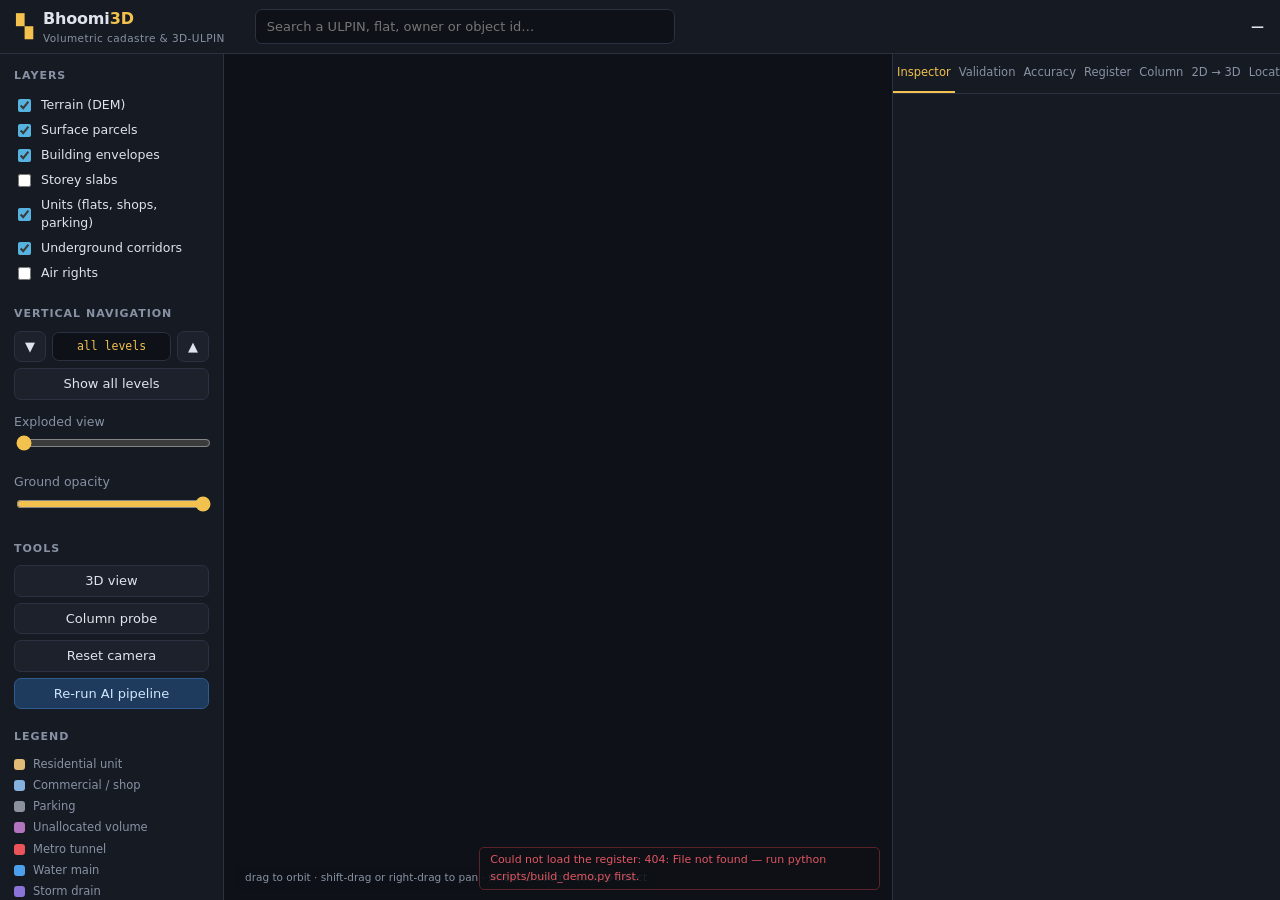
==== frontend/index.html @ a4e5dc81 "Bhoomi3D: 3D cadastre and 3D-ULPIN platform Smart India Hackathon prototype (team Radiants, PS 26011" ====
<!doctype html>
<html lang="en">
<head>
<meta charset="utf-8">
<meta name="viewport" content="width=device-width, initial-scale=1">
<title>Bhoomi3D — 3D Cadastre &amp; ULPIN</title>
<link rel="stylesheet" href="css/app.css">
<link rel="icon" href="data:image/svg+xml,<svg xmlns='http://www.w3.org/2000/svg' viewBox='0 0 32 32'><text y='26' font-size='26'>🏙️</text></svg>">
</head>
<body>

<header class="topbar">
  <div class="brand">
    <span class="logo">▚</span>
    <div>
      <div class="title">Bhoomi<span>3D</span></div>
      <div class="subtitle">Volumetric cadastre &amp; 3D-ULPIN</div>
    </div>
  </div>

  <div class="searchbox">
    <input id="search" type="search" autocomplete="off" spellcheck="false"
           placeholder="Search a ULPIN, flat, owner or object id…">
    <div id="searchResults" class="search-results"></div>
  </div>

  <div class="site-meta">
    <div id="siteName" class="site-name">—</div>
    <div id="siteStats" class="site-stats"></div>
  </div>
</header>

<main class="layout">

  <aside class="left">
    <section class="ctl">
      <h4>Layers</h4>
      <label><input type="checkbox" id="layer-terrain" checked> Terrain (DEM)</label>
      <label><input type="checkbox" id="layer-parcels" checked> Surface parcels</label>
      <label><input type="checkbox" id="layer-buildings" checked> Building envelopes</label>
      <label><input type="checkbox" id="layer-storeys"> Storey slabs</label>
      <label><input type="checkbox" id="layer-units" checked> Units (flats, shops, parking)</label>
      <label><input type="checkbox" id="layer-infra" checked> Underground corridors</label>
      <label><input type="checkbox" id="layer-air"> Air rights</label>
    </section>

    <section class="ctl">
      <h4>Vertical navigation</h4>
      <div class="level-row">
        <button id="levelDown" title="Go down one level">▼</button>
        <span id="levelLabel" class="level-label">all levels</span>
        <button id="levelUp" title="Go up one level">▲</button>
      </div>
      <button id="levelAll" class="wide">Show all levels</button>

      <label class="slider">Exploded view
        <input type="range" id="explode" min="0" max="6" step="0.1" value="0">
      </label>
      <label class="slider">Ground opacity
        <input type="range" id="groundAlpha" min="0.05" max="1" step="0.05" value="1">
      </label>
    </section>

    <section class="ctl">
      <h4>Tools</h4>
      <button id="viewMode" class="wide toggle">3D view</button>
      <button id="probeMode" class="wide toggle">Column probe</button>
      <button id="resetView" class="wide">Reset camera</button>
      <button id="runPipeline" class="wide primary">Re-run AI pipeline</button>
      <div id="pipelineLog" class="plog"></div>
    </section>

    <section class="ctl legend">
      <h4>Legend</h4>
      <div><i style="background:#e0bc75"></i> Residential unit</div>
      <div><i style="background:#85b3e0"></i> Commercial / shop</div>
      <div><i style="background:#8c919e"></i> Parking</div>
      <div><i style="background:#b374bf"></i> Unallocated volume</div>
      <div><i style="background:#ed5459"></i> Metro tunnel</div>
      <div><i style="background:#4da0eb"></i> Water main</div>
      <div><i style="background:#8c73d9"></i> Storm drain</div>
      <div><i style="background:#5c8c61"></i> Surface parcel</div>
      <div><i style="background:#6bc7e6"></i> Air rights</div>
    </section>
  </aside>

  <div class="viewport">
    <canvas id="gl"></canvas>
    <canvas id="locateOverlay" class="locate-overlay"></canvas>
    <div id="hoverLabel" class="hover-label"></div>
    <div class="hint">
      drag to orbit · shift-drag or right-drag to pan · wheel to zoom · click to select
    </div>
    <div id="status" class="status">Starting…</div>
  </div>

  <aside class="right">
    <nav class="tabs">
      <button class="tab active" data-tab="inspector">Inspector</button>
      <button class="tab" data-tab="validation">Validation</button>
      <button class="tab" data-tab="metrics">Accuracy</button>
      <button class="tab" data-tab="tree">Register</button>
      <button class="tab" data-tab="column">Column</button>
      <button class="tab" data-tab="plan">2D&nbsp;&rarr;&nbsp;3D</button>
      <button class="tab" data-tab="locate">Locate</button>
    </nav>
    <div class="panel active" data-panel="inspector"><div id="inspector"></div></div>
    <div class="panel" data-panel="validation"><div id="validationPanel"></div></div>
    <div class="panel" data-panel="metrics"><div id="metricsPanel"></div></div>
    <div class="panel" data-panel="tree"><div id="treePanel"></div></div>
    <div class="panel" data-panel="locate">
      <div id="locatePanel">
        <h3>Locate a ULPIN from orbit</h3>
        <p class="muted">
          Paste an identifier and watch it resolve &mdash; globe, administrative
          codes, then ten geohash subdivisions down to the flat itself. Every
          stage of the zoom is one field of the number, decoded live. No
          database lookup until the very last step.
        </p>

        <label class="locate-label" for="locateInput">3D-ULPIN</label>
        <input id="locateInput" class="locate-input" type="text" spellcheck="false"
               autocomplete="off" placeholder="27-025-004-tek92et7bx-B04-00DY-5">
        <label class="locate-label" for="locateProvider">Basemap</label>
        <select id="locateProvider" class="locate-select">
          <option value="osm">OpenStreetMap &mdash; street map</option>
          <option value="offline">Offline &mdash; bundled borders only</option>
        </select>
        <div class="tile-hint" id="providerHint">Needs internet. Offline always works.</div>
        <button id="locateRun" class="wide primary">Locate</button>
        <div id="locateError" class="locate-error"></div>

        <h4 class="locate-sub">Quick pick</h4>
        <div id="locateChips" class="locate-chips"></div>

        <div id="locateStages" class="locate-stages">
          <div class="lst" data-stage="globe"><b>Globe</b><span>position from the number</span></div>
          <div class="lst" data-stage="admin"><b>Admin codes</b><span>state &middot; district &middot; tehsil</span></div>
          <div class="lst" data-stage="geohash"><b>Geohash</b><span>10 subdivisions</span></div>
          <div class="lst" data-stage="plan"><b>Site</b><span>2D plan view</span></div>
          <div class="lst" data-stage="rise"><b>Rise</b><span>plan becomes solids</span></div>
          <div class="lst" data-stage="target"><b>Unit</b><span>the flat itself</span></div>
        </div>
      </div>
    </div>
    <div class="panel" data-panel="plan">
      <div id="planPanel">
        <h3>Turn a 2D plan into a 3D register</h3>
        <p class="muted">
          Upload an approved building plan as coordinates and every unit on
          every floor becomes a 3D property volume with its own ULPIN. No drone
          survey needed &mdash; this is the path a municipal office can run today.
        </p>

        <div class="plan-steps">
          <div class="plan-step">
            <span class="ps-n">1</span>
            <div>
              <b>Start from a sample</b>
              <p class="muted">Download one, open it in any text editor, change the
              corner coordinates, owners and floor heights to match your building.</p>
              <div class="plan-btns">
                <button id="dlSimple" class="small">Simple plot &middot; 4 storeys</button>
                <button id="dlSociety" class="small">Housing society &middot; 13 storeys</button>
              </div>
            </div>
          </div>

          <div class="plan-step">
            <span class="ps-n">2</span>
            <div>
              <b>Check the drawing</b>
              <p class="muted">Pick your edited file. We draw each floor back so you
              can see the shapes are right before building anything.</p>
              <label class="file-btn">
                <input type="file" id="planFile" accept=".json,application/json">
                <span>Choose a plan file&hellip;</span>
              </label>
              <div id="planName" class="plan-file-name"></div>
            </div>
          </div>

          <div class="plan-step">
            <span class="ps-n">3</span>
            <div>
              <b>Build the 3D register</b>
              <p class="muted">Every unit becomes a solid, gets an identifier, and
              the whole thing is validated for overlaps and clearances.</p>
              <button id="planBuild" class="wide primary" disabled>Build 3D register</button>
            </div>
          </div>
        </div>

        <div id="planFeedback"></div>
        <div id="planPreview"></div>
      </div>
    </div>
    <div class="panel" data-panel="column"><div id="columnPanel">
      <h3>Vertical column</h3>
      <p class="muted">Turn on <b>Column probe</b> and click anywhere on the site
      to list everything registered in that vertical column — the flat above,
      the parking below, the parcel itself, the air rights, and any tunnel or
      main running underneath.</p>
    </div></div>
  </aside>

</main>

<script type="module" src="js/app.js"></script>
</body>
</html>
---- frontend/css/app.css ----
/* Bhoomi3D viewer.
   Dark by design: the 3D scene is the subject, and a light chrome around a dark
   viewport makes every rendered surface harder to read. */

:root {
  --bg: #0e1117;
  --panel: #161a23;
  --panel-2: #1c212c;
  --line: #2a3140;
  --text: #dfe4ec;
  --muted: #8892a4;
  --accent: #f2c14e;
  --accent-2: #56b3e0;
  --ok: #4caf7d;
  --warn: #e8a33d;
  --err: #e05661;
  --radius: 7px;
  --mono: ui-monospace, "SF Mono", "Cascadia Mono", Menlo, Consolas, monospace;
}

* { box-sizing: border-box; }

html, body {
  margin: 0;
  height: 100%;
  background: var(--bg);
  color: var(--text);
  font: 13px/1.5 system-ui, -apple-system, "Segoe UI", Roboto, sans-serif;
  overflow: hidden;
}

button {
  font: inherit;
  color: var(--text);
  background: var(--panel-2);
  border: 1px solid var(--line);
  border-radius: var(--radius);
  padding: 5px 10px;
  cursor: pointer;
}
button:hover { background: #232a37; border-color: #3a4457; }
button:disabled { opacity: .5; cursor: default; }
button.wide { display: block; width: 100%; margin-top: 6px; text-align: center; }
button.primary { background: #1e3a5c; border-color: #2f5d8f; color: #cfe6ff; }
button.primary:hover { background: #25496f; }
button.toggle.on { background: #4a3c12; border-color: var(--accent); color: var(--accent); }

h3 { font-size: 12px; text-transform: uppercase; letter-spacing: .09em;
     color: var(--muted); margin: 18px 0 8px; font-weight: 600; }
h4 { font-size: 11px; text-transform: uppercase; letter-spacing: .09em;
     color: var(--muted); margin: 0 0 8px; font-weight: 600; }
.muted { color: var(--muted); font-size: 12px; }

/* --- top bar ------------------------------------------------------------- */
.topbar {
  display: flex; align-items: center; gap: 18px;
  height: 54px; padding: 0 16px;
  background: var(--panel); border-bottom: 1px solid var(--line);
}
.brand { display: flex; align-items: center; gap: 10px; }
.logo { font-size: 22px; color: var(--accent); }
.title { font-size: 16px; font-weight: 650; letter-spacing: -.01em; }
.title span { color: var(--accent); }
.subtitle { font-size: 10.5px; color: var(--muted); letter-spacing: .04em; }

.searchbox { position: relative; flex: 0 1 420px; margin-left: 12px; }
.searchbox input {
  width: 100%; padding: 7px 11px;
  background: var(--bg); color: var(--text);
  border: 1px solid var(--line); border-radius: var(--radius);
  font: inherit;
}
.searchbox input:focus { outline: none; border-color: var(--accent-2); }
.search-results {
  display: none; position: absolute; top: 100%; left: 0; right: 0; z-index: 40;
  margin-top: 4px; max-height: 55vh; overflow-y: auto;
  background: var(--panel-2); border: 1px solid var(--line);
  border-radius: var(--radius); box-shadow: 0 12px 32px rgba(0,0,0,.55);
}
.search-results.open { display: block; }
.sr-row {
  display: flex; gap: 9px; align-items: center; width: 100%;
  padding: 7px 10px; background: none; border: none; border-radius: 0;
  border-bottom: 1px solid var(--line); text-align: left;
}
.sr-kind {
  width: 19px; height: 19px; flex: none; border-radius: 4px;
  background: #2c3444; color: var(--accent-2);
  display: grid; place-items: center; font-size: 10px; font-weight: 700;
}
.sr-main { display: flex; flex-direction: column; min-width: 0; }
.sr-name { font-weight: 550; }
.sr-sub { font-size: 10.5px; color: var(--muted); font-family: var(--mono);
          overflow: hidden; text-overflow: ellipsis; white-space: nowrap; }
.sr-empty { padding: 10px; color: var(--muted); }

.site-meta { margin-left: auto; text-align: right; min-width: 0; }
.site-name { font-weight: 600; }
.site-stats { font-size: 10.5px; color: var(--muted); font-family: var(--mono); }

/* --- layout -------------------------------------------------------------- */
.layout {
  display: grid;
  grid-template-columns: 224px 1fr 388px;
  height: calc(100% - 54px);
  min-height: 0;
}
/* Grid items default to min-height:auto, which lets a scrolling child push the
   row taller instead of scrolling inside it. */
.layout > * { min-height: 0; min-width: 0; }
.left, .right {
  background: var(--panel); overflow-y: auto;
  border-right: 1px solid var(--line);
}
.right { border-right: none; border-left: 1px solid var(--line); }
.left { padding: 14px; }

.ctl { margin-bottom: 20px; }
.ctl label {
  display: flex; align-items: center; gap: 7px;
  padding: 3px 0; cursor: pointer; font-size: 12.5px;
}
.ctl input[type=checkbox] { accent-color: var(--accent-2); }
.slider { display: block !important; margin-top: 10px; font-size: 11.5px;
          color: var(--muted); }
.slider input { width: 100%; margin-top: 4px; accent-color: var(--accent); }

.level-row { display: flex; align-items: center; gap: 6px; }
.level-row button { flex: none; width: 32px; }
.level-label {
  flex: 1; text-align: center; font-family: var(--mono); font-size: 11.5px;
  color: var(--accent); background: var(--bg);
  border: 1px solid var(--line); border-radius: var(--radius); padding: 5px 0;
}

.legend div { display: flex; align-items: center; gap: 8px;
              font-size: 11.5px; padding: 2px 0; color: var(--muted); }
.legend i { width: 11px; height: 11px; border-radius: 3px; flex: none; }

.plog { margin-top: 8px; max-height: 210px; overflow-y: auto; display: none; }
.plog.open { display: block; }
.plog-row {
  display: grid; grid-template-columns: 14px 1fr auto;
  gap: 5px; align-items: baseline;
  font-family: var(--mono); font-size: 10.5px;
  padding: 3px 0; border-bottom: 1px solid var(--line);
}
.plog-row .ps { color: var(--muted); }
.plog-row.done .ps { color: var(--ok); }
.plog-row.failed .ps, .plog-row.failed .pn { color: var(--err); }
.plog-row .pt { color: var(--accent); }
.plog-row .pd { grid-column: 2 / -1; color: var(--muted); font-size: 10px; }

/* --- viewport ------------------------------------------------------------ */
.viewport { position: relative; background: #0b0d12; overflow: hidden; }
/* Absolutely positioned so the canvas sizes itself *from* the viewport without
   feeding its own height back into the grid - a percentage-sized canvas left in
   normal flow grows without bound. */
#gl { position: absolute; inset: 0; display: block;
      width: 100%; height: 100%; cursor: grab; }
#gl:active { cursor: grabbing; }

.hint {
  position: absolute; left: 12px; bottom: 10px;
  font-size: 10.5px; color: var(--muted);
  background: rgba(14,17,23,.78); padding: 4px 9px; border-radius: 5px;
  pointer-events: none;
}
.status {
  position: absolute; right: 12px; bottom: 10px;
  font-size: 11px; color: var(--muted);
  background: rgba(14,17,23,.86); padding: 4px 10px; border-radius: 5px;
  border: 1px solid var(--line); pointer-events: none; max-width: 60%;
}
.status.ok { color: var(--ok); border-color: #23503a; }
.status.warn { color: var(--warn); border-color: #5c451a; }
.status.err { color: var(--err); border-color: #5c2429; }
.status.busy { color: var(--accent-2); border-color: #244a5c; }

.hover-label {
  display: none; position: fixed; z-index: 60; pointer-events: none;
  background: rgba(14,17,23,.94); border: 1px solid var(--line);
  border-radius: 5px; padding: 3px 8px; font-size: 11px;
}

/* --- right panels -------------------------------------------------------- */
.tabs {
  display: flex; position: sticky; top: 0; z-index: 5;
  background: var(--panel); border-bottom: 1px solid var(--line);
}
.tab {
  flex: 1; border: none; border-radius: 0; background: none;
  padding: 10px 4px; font-size: 11.5px; color: var(--muted);
  border-bottom: 2px solid transparent;
}
.tab:hover { background: var(--panel-2); }
.tab.active { color: var(--accent); border-bottom-color: var(--accent);
              background: none; }
.panel { display: none; padding: 14px; }
.panel.active { display: block; }

/* --- inspector ----------------------------------------------------------- */
.insp-head { margin-bottom: 12px; }
.insp-kind {
  display: inline-block; font-size: 10px; text-transform: uppercase;
  letter-spacing: .1em; color: var(--accent-2);
  background: #16303d; padding: 2px 7px; border-radius: 4px;
}
.insp-head h2 { margin: 7px 0 2px; font-size: 17px; font-weight: 600; }
.insp-owner { color: var(--muted); font-size: 12px; }

.ulpin-card {
  background: linear-gradient(160deg, #1a2333, #141a25);
  border: 1px solid #2c3a52; border-radius: 9px;
  padding: 11px 13px; margin-bottom: 14px;
}
.ulpin-label { font-size: 9.5px; letter-spacing: .16em; color: var(--muted);
               text-transform: uppercase; }
.ulpin-code {
  font-family: var(--mono); font-size: 14.5px; font-weight: 600;
  color: var(--accent); letter-spacing: .01em; margin: 5px 0 4px;
  cursor: pointer; word-break: break-all;
}
.ulpin-code:hover { color: #ffd977; }
.ulpin-desc { font-size: 11.5px; color: var(--muted); margin-bottom: 8px; }
.ulpin-parts {
  display: grid; grid-template-columns: 1fr 1fr; gap: 2px 12px;
  border-top: 1px solid #263248; padding-top: 7px;
}
.ulpin-part { display: flex; justify-content: space-between; font-size: 11px; }
.ulpin-part .k { color: var(--muted); }
.ulpin-part .v { font-family: var(--mono); }

.facts { display: flex; flex-direction: column; gap: 1px; }
.fact {
  display: flex; justify-content: space-between; gap: 12px;
  padding: 5px 8px; background: var(--panel-2); border-radius: 4px;
  font-size: 12px;
}
.fact .k { color: var(--muted); }
.fact .v { font-family: var(--mono); text-align: right; }
.fact.good .v { color: var(--ok); }
.fact.bad .v { color: var(--err); }

.prov {
  margin-top: 12px; padding: 9px 11px; border-radius: 6px; font-size: 11.5px;
  display: flex; flex-direction: column; gap: 5px;
  border-left: 3px solid var(--muted); background: var(--panel-2);
}
.prov.auth { border-left-color: var(--ok); }
.prov.inferred { border-left-color: var(--warn); }
.prov .badge {
  align-self: flex-start; text-transform: uppercase; letter-spacing: .09em;
  font-size: 9.5px; font-weight: 700;
}
.prov.auth .badge { color: var(--ok); }
.prov.inferred .badge { color: var(--warn); }

.breadcrumbs { display: flex; flex-wrap: wrap; gap: 4px; margin-top: 14px; }
.crumb { font-size: 10.5px; padding: 3px 7px; font-family: var(--mono); }
.child-list { display: flex; flex-wrap: wrap; gap: 4px; }
.child { font-size: 10.5px; padding: 3px 7px; font-family: var(--mono); }

/* --- findings ------------------------------------------------------------ */
.finding {
  background: var(--panel-2); border-left: 3px solid var(--muted);
  border-radius: 5px; padding: 9px 11px; margin-bottom: 8px;
}
.finding.sev-error { border-left-color: var(--err); }
.finding.sev-warning { border-left-color: var(--warn); }
.finding.sev-info { border-left-color: var(--accent-2); }
.f-head { display: flex; justify-content: space-between; align-items: baseline;
          margin-bottom: 3px; }
.f-rule { font-family: var(--mono); font-size: 10px; color: var(--muted); }
.f-sev { font-size: 9.5px; text-transform: uppercase; letter-spacing: .09em; }
.sev-error .f-sev { color: var(--err); }
.sev-warning .f-sev { color: var(--warn); }
.sev-info .f-sev { color: var(--accent-2); }
.f-title { font-weight: 600; font-size: 12.5px; margin-bottom: 3px; }
.f-detail { font-size: 11.5px; color: var(--muted); }
.f-measure { display: flex; flex-wrap: wrap; gap: 4px 10px; margin-top: 7px; }
.m-item { font-size: 10.5px; display: flex; gap: 4px; }
.m-item .k { color: var(--muted); }
.m-item .v { font-family: var(--mono); color: var(--accent); }
.f-actions { display: flex; flex-wrap: wrap; gap: 5px; margin-top: 8px; }
.link { font-size: 10.5px; padding: 3px 8px; font-family: var(--mono); }
.link.show { color: var(--accent-2); border-color: #2c4a5c; }

.val-summary {
  padding: 11px 13px; border-radius: 7px; margin-bottom: 12px;
  border: 1px solid var(--line);
}
.val-summary.pass { background: #14261d; border-color: #23503a; }
.val-summary.fail { background: #261619; border-color: #5c2429; }
.val-verdict { font-weight: 700; letter-spacing: .06em; font-size: 12.5px; }
.val-summary.pass .val-verdict { color: var(--ok); }
.val-summary.fail .val-verdict { color: var(--err); }
.val-chips { display: flex; gap: 6px; margin-top: 7px; }
.chip { font-size: 10.5px; padding: 2px 8px; border-radius: 10px;
        background: rgba(255,255,255,.06); }
.chip.sev-error { color: var(--err); }
.chip.sev-warning { color: var(--warn); }
.chip.sev-info { color: var(--accent-2); }

/* --- metrics table ------------------------------------------------------- */
.metric-table { width: 100%; border-collapse: collapse; font-size: 11px;
                margin-top: 6px; }
.metric-table th {
  text-align: right; color: var(--muted); font-weight: 500; font-size: 10px;
  padding: 4px 5px; border-bottom: 1px solid var(--line); white-space: nowrap;
}
.metric-table th:first-child, .metric-table td:first-child { text-align: left; }
.metric-table td { text-align: right; padding: 4px 5px; font-family: var(--mono);
                   border-bottom: 1px solid #1e242f; }
.metric-table tr.bad td { color: var(--err); }

/* --- register tree ------------------------------------------------------- */
.tree-node { }
.tree-row {
  display: flex; align-items: center; gap: 7px; width: 100%;
  background: none; border: none; border-radius: 4px; padding: 3px 6px;
  text-align: left; font-size: 11.5px;
}
.tree-row:hover { background: var(--panel-2); }
.tree-row .tk {
  width: 15px; height: 15px; flex: none; border-radius: 3px;
  display: grid; place-items: center; font-size: 9px; font-weight: 700;
  background: #2a3444; color: var(--muted);
}
.tree-row.k-parcel .tk { background: #21341f; color: #7fbf82; }
.tree-row.k-building .tk { background: #2a3444; color: #a8b4c8; }
.tree-row.k-storey .tk { background: #1f2c3f; color: #7aa8dd; }
.tree-row.k-unit .tk { background: #3a301a; color: var(--accent); }
.tree-row.k-infrastructure .tk { background: #3a1e20; color: #e08287; }
.tree-row.k-air_rights .tk { background: #17323b; color: #6bc7e6; }
.tree-row .tn { flex: 1; overflow: hidden; text-overflow: ellipsis;
                white-space: nowrap; }
.tree-row .tc { font-size: 9.5px; color: var(--muted); font-family: var(--mono); }
.tree-kids { margin-left: 11px; border-left: 1px solid var(--line);
             padding-left: 5px; }
.tree-node.collapsed > .tree-kids { display: none; }

/* --- column probe -------------------------------------------------------- */
.column-wrap { display: flex; gap: 9px; height: 260px; margin: 10px 0 14px; }
.column-strip {
  position: relative; width: 54px; flex: none;
  background: var(--panel-2); border: 1px solid var(--line); border-radius: 5px;
  overflow: hidden;
}
.col-band { position: absolute; left: 0; right: 0; cursor: pointer;
            border-top: 1px solid rgba(0,0,0,.45); }
.col-band:hover { filter: brightness(1.45); }
.col-band.k-parcel { background: #5c8c61; }
.col-band.k-building { background: #4a5364; }
.col-band.k-storey { background: #3d5a80; }
.col-band.k-unit { background: #e0bc75; }
.col-band.k-infrastructure { background: #ed5459; }
.col-band.k-air_rights { background: #6bc7e6; opacity: .55; }
.column-scale { display: flex; flex-direction: column;
                justify-content: space-between; font-family: var(--mono);
                font-size: 10px; color: var(--muted); padding: 2px 0; }
.column-list { display: flex; flex-direction: column; gap: 2px; }
.col-row {
  display: grid; grid-template-columns: 68px 1fr auto; gap: 8px;
  align-items: baseline; width: 100%; text-align: left;
  background: var(--panel-2); border: none; border-left: 3px solid var(--line);
  border-radius: 4px; padding: 5px 8px; font-size: 11px;
}
.col-row.k-unit { border-left-color: var(--accent); }
.col-row.k-infrastructure { border-left-color: var(--err); }
.col-row.k-parcel { border-left-color: #5c8c61; }
.col-row.k-air_rights { border-left-color: #6bc7e6; }
.col-row.k-storey { border-left-color: #3d5a80; }
.c-kind { color: var(--muted); font-size: 9.5px; text-transform: uppercase;
          letter-spacing: .05em; }
.c-name { overflow: hidden; text-overflow: ellipsis; white-space: nowrap; }
.c-span { font-family: var(--mono); color: var(--accent-2); font-size: 10px; }

.fatal { padding: 60px; max-width: 620px; margin: 0 auto; }
.fatal h1 { color: var(--err); }
.fatal a { color: var(--accent-2); }

@media (max-width: 1240px) {
  .layout { grid-template-columns: 190px 1fr 330px; }
}

/* --- 2D plan upload ------------------------------------------------------ */
.plan-steps { display: grid; gap: 14px; margin: 14px 0; }
.plan-step {
  display: grid; grid-template-columns: 22px 1fr; gap: 10px;
  align-items: start;
}
.plan-step .ps-n {
  width: 22px; height: 22px; border-radius: 50%;
  display: grid; place-items: center;
  background: var(--panel-2); border: 1px solid var(--line);
  font-family: var(--mono); font-size: 11px; color: var(--accent);
}
.plan-step b { font-size: 12.5px; display: block; margin-bottom: 2px; }
.plan-step p { margin: 0 0 7px; }
.plan-btns { display: flex; flex-wrap: wrap; gap: 5px; }
button.small { font-size: 11px; padding: 4px 9px; }

.file-btn { display: inline-block; position: relative; cursor: pointer; }
.file-btn input { position: absolute; inset: 0; opacity: 0; cursor: pointer; width: 100%; }
.file-btn span {
  display: inline-block; padding: 5px 11px; font-size: 12px;
  background: var(--panel-2); border: 1px dashed var(--line);
  border-radius: var(--radius); color: var(--accent-2);
}
.file-btn:hover span { border-color: var(--accent-2); }
.plan-file-name {
  font-family: var(--mono); font-size: 10.5px; color: var(--muted); margin-top: 5px;
}

.plan-summary { display: flex; flex-wrap: wrap; gap: 5px; margin: 12px 0; }
.plan-chip {
  display: inline-flex; gap: 5px; align-items: baseline;
  background: var(--panel-2); border: 1px solid var(--line);
  border-radius: 99px; padding: 3px 10px; font-size: 11px; color: var(--muted);
}
.plan-chip b { font-family: var(--mono); color: var(--accent); font-weight: 600; }

.plan-error {
  border-left: 3px solid var(--err); background: rgba(224,86,97,.09);
  border-radius: 0 5px 5px 0; padding: 10px 12px; margin: 12px 0;
}
.plan-error .pe-title { font-weight: 600; color: var(--err); font-size: 12.5px; }
.plan-error .pe-msg { font-size: 11.5px; color: var(--text); margin-top: 4px; }

.preview-head {
  display: flex; justify-content: space-between; align-items: center;
  gap: 10px; margin: 14px 0 7px;
}
.ph-title {
  font-size: 11px; text-transform: uppercase; letter-spacing: .09em; color: var(--muted);
}
.level-select {
  background: var(--panel-2); color: var(--text); border: 1px solid var(--line);
  border-radius: var(--radius); padding: 4px 8px; font: inherit; font-size: 11.5px;
}
.preview-frame {
  border: 1px solid var(--line); border-radius: var(--radius);
  overflow: hidden; background: #FAFBF9;
}
.preview-frame svg { display: block; width: 100%; height: auto; }

/* --- locate a ULPIN ------------------------------------------------------ */
.locate-overlay {
  position: absolute; inset: 0; width: 100%; height: 100%;
  display: block; pointer-events: none; z-index: 20;
  opacity: 0; transition: opacity .5s ease;
}
.locate-label {
  display: block; font-size: 10.5px; letter-spacing: .1em; text-transform: uppercase;
  color: var(--muted); margin: 14px 0 5px;
}
.locate-input {
  width: 100%; padding: 8px 10px; font-family: var(--mono); font-size: 12px;
  background: var(--bg); color: var(--accent); letter-spacing: .01em;
  border: 1px solid var(--line); border-radius: var(--radius);
}
.locate-input:focus { outline: none; border-color: var(--accent); }
.locate-error { color: var(--err); font-size: 11.5px; margin-top: 6px; }
.locate-sub {
  font-size: 10.5px; letter-spacing: .1em; text-transform: uppercase;
  color: var(--muted); margin: 16px 0 6px; font-weight: 600;
}
.locate-chips { display: grid; gap: 5px; }
.locate-chip {
  display: grid; gap: 1px; text-align: left; width: 100%;
  background: var(--panel-2); border: 1px solid var(--line);
  border-radius: var(--radius); padding: 6px 9px;
}
.locate-chip b { font-size: 11.5px; font-weight: 600; }
.locate-chip span { font-size: 10px; color: var(--muted); }

.locate-stages { display: grid; gap: 3px; margin-top: 18px; }
.lst {
  display: grid; grid-template-columns: auto 1fr; gap: 8px; align-items: baseline;
  padding: 5px 9px; border-radius: 5px; border-left: 2px solid var(--line);
  background: var(--panel-2); opacity: .45; transition: opacity .3s, border-color .3s;
}
.lst b { font-size: 11.5px; font-weight: 600; }
.lst span { font-size: 10px; color: var(--muted); }
.lst.past { opacity: .7; border-left-color: var(--ok); }
.lst.active {
  opacity: 1; border-left-color: var(--accent); background: #2a2413;
}
.lst.active b { color: var(--accent); }

.tile-toggle {
  display: flex; align-items: center; gap: 7px;
  margin-top: 10px; font-size: 12px; cursor: pointer;
}
.tile-toggle input { accent-color: var(--accent-2); }
.tile-hint { font-size: 10px; color: var(--muted); margin: 2px 0 0 22px; }

.locate-select {
  width: 100%; padding: 6px 9px; font: inherit; font-size: 12px;
  background: var(--panel-2); color: var(--text);
  border: 1px solid var(--line); border-radius: var(--radius);
}
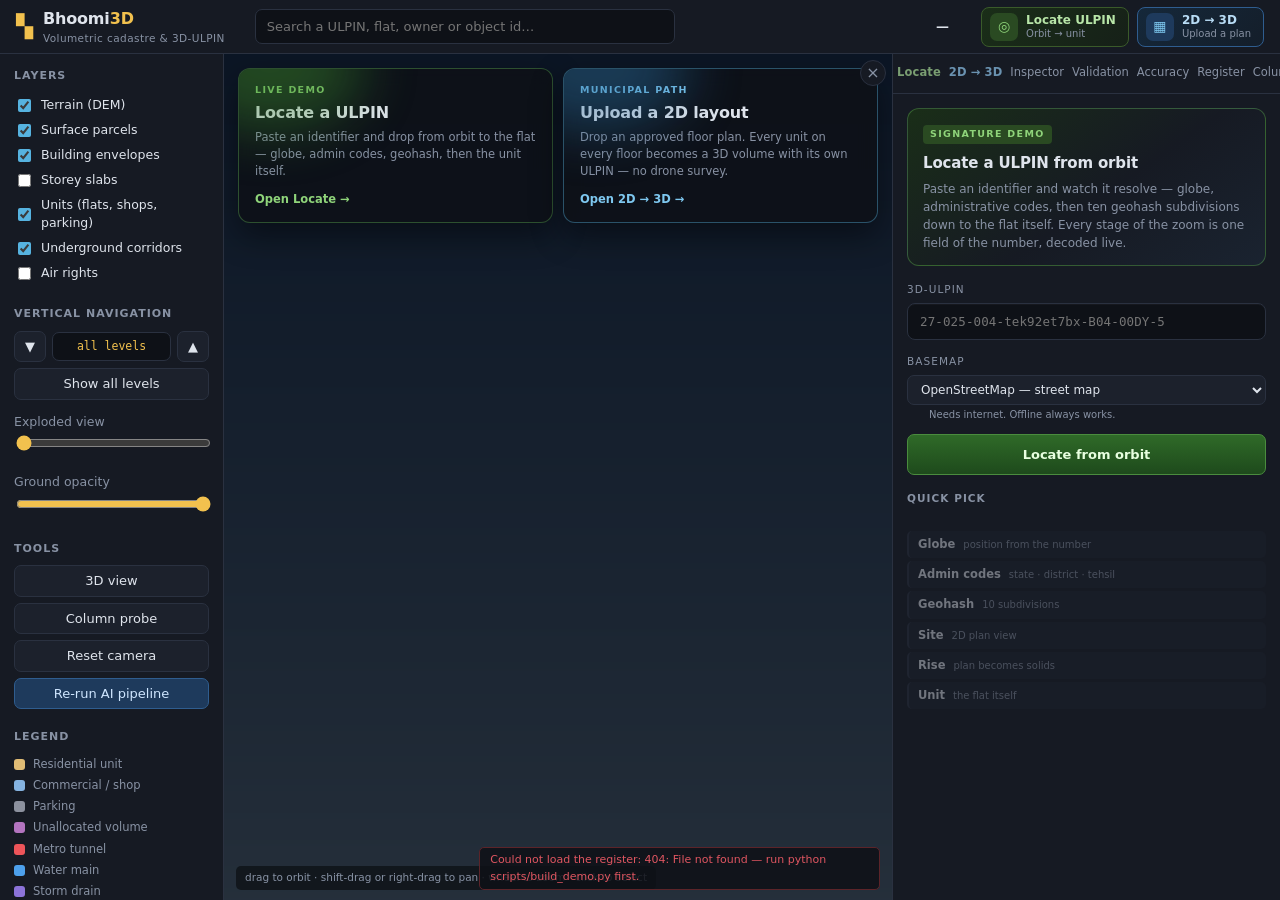
==== commit 5bee5cac: "sanket" ====
--- a/frontend/index.html
+++ b/frontend/index.html
@@ -27,6 +27,23 @@
   <div class="site-meta">
     <div id="siteName" class="site-name">—</div>
     <div id="siteStats" class="site-stats"></div>
+  </div>
+
+  <div class="hero-actions">
+    <button type="button" id="heroLocate" class="hero-btn locate" title="Locate a 3D-ULPIN from orbit">
+      <span class="hb-icon" aria-hidden="true">◎</span>
+      <span class="hb-copy">
+        <strong>Locate ULPIN</strong>
+        <em>Orbit → unit</em>
+      </span>
+    </button>
+    <button type="button" id="heroPlan" class="hero-btn plan" title="Upload a 2D building plan">
+      <span class="hb-icon" aria-hidden="true">▦</span>
+      <span class="hb-copy">
+        <strong>2D → 3D</strong>
+        <em>Upload a plan</em>
+      </span>
+    </button>
   </div>
 </header>
 
@@ -88,6 +105,25 @@
     <canvas id="gl"></canvas>
     <canvas id="locateOverlay" class="locate-overlay"></canvas>
     <div id="hoverLabel" class="hover-label"></div>
+
+    <div id="featureDock" class="feature-dock">
+      <button type="button" id="dockDismiss" class="dock-dismiss" title="Hide tips">×</button>
+      <button type="button" class="feature-card locate" data-open="locate">
+        <div class="fc-glow" aria-hidden="true"></div>
+        <div class="fc-kicker">Live demo</div>
+        <div class="fc-title">Locate a ULPIN</div>
+        <p class="fc-body">Paste an identifier and drop from orbit to the flat — globe, admin codes, geohash, then the unit itself.</p>
+        <span class="fc-cta">Open Locate →</span>
+      </button>
+      <button type="button" class="feature-card plan" data-open="plan">
+        <div class="fc-glow" aria-hidden="true"></div>
+        <div class="fc-kicker">Municipal path</div>
+        <div class="fc-title">Upload a 2D layout</div>
+        <p class="fc-body">Drop an approved floor plan. Every unit on every floor becomes a 3D volume with its own ULPIN — no drone survey.</p>
+        <span class="fc-cta">Open 2D → 3D →</span>
+      </button>
+    </div>
+
     <div class="hint">
       drag to orbit · shift-drag or right-drag to pan · wheel to zoom · click to select
     </div>
@@ -96,38 +132,40 @@
 
   <aside class="right">
     <nav class="tabs">
-      <button class="tab active" data-tab="inspector">Inspector</button>
+      <button class="tab featured locate" data-tab="locate">Locate</button>
+      <button class="tab featured plan" data-tab="plan">2D&nbsp;&rarr;&nbsp;3D</button>
+      <button class="tab" data-tab="inspector">Inspector</button>
       <button class="tab" data-tab="validation">Validation</button>
       <button class="tab" data-tab="metrics">Accuracy</button>
       <button class="tab" data-tab="tree">Register</button>
       <button class="tab" data-tab="column">Column</button>
-      <button class="tab" data-tab="plan">2D&nbsp;&rarr;&nbsp;3D</button>
-      <button class="tab" data-tab="locate">Locate</button>
     </nav>
-    <div class="panel active" data-panel="inspector"><div id="inspector"></div></div>
+    <div class="panel" data-panel="inspector"><div id="inspector"></div></div>
     <div class="panel" data-panel="validation"><div id="validationPanel"></div></div>
     <div class="panel" data-panel="metrics"><div id="metricsPanel"></div></div>
     <div class="panel" data-panel="tree"><div id="treePanel"></div></div>
-    <div class="panel" data-panel="locate">
-      <div id="locatePanel">
-        <h3>Locate a ULPIN from orbit</h3>
-        <p class="muted">
-          Paste an identifier and watch it resolve &mdash; globe, administrative
-          codes, then ten geohash subdivisions down to the flat itself. Every
-          stage of the zoom is one field of the number, decoded live. No
-          database lookup until the very last step.
-        </p>
+    <div class="panel active" data-panel="locate">
+      <div id="locatePanel" class="feature-panel">
+        <div class="feature-hero locate">
+          <div class="fh-badge">Signature demo</div>
+          <h3>Locate a ULPIN from orbit</h3>
+          <p>
+            Paste an identifier and watch it resolve — globe, administrative
+            codes, then ten geohash subdivisions down to the flat itself. Every
+            stage of the zoom is one field of the number, decoded live.
+          </p>
+        </div>
 
         <label class="locate-label" for="locateInput">3D-ULPIN</label>
         <input id="locateInput" class="locate-input" type="text" spellcheck="false"
                autocomplete="off" placeholder="27-025-004-tek92et7bx-B04-00DY-5">
         <label class="locate-label" for="locateProvider">Basemap</label>
         <select id="locateProvider" class="locate-select">
-          <option value="osm">OpenStreetMap &mdash; street map</option>
-          <option value="offline">Offline &mdash; bundled borders only</option>
+          <option value="osm">OpenStreetMap — street map</option>
+          <option value="offline">Offline — bundled borders only</option>
         </select>
         <div class="tile-hint" id="providerHint">Needs internet. Offline always works.</div>
-        <button id="locateRun" class="wide primary">Locate</button>
+        <button id="locateRun" class="wide primary locate-go">Locate from orbit</button>
         <div id="locateError" class="locate-error"></div>
 
         <h4 class="locate-sub">Quick pick</h4>
@@ -135,7 +173,7 @@
 
         <div id="locateStages" class="locate-stages">
           <div class="lst" data-stage="globe"><b>Globe</b><span>position from the number</span></div>
-          <div class="lst" data-stage="admin"><b>Admin codes</b><span>state &middot; district &middot; tehsil</span></div>
+          <div class="lst" data-stage="admin"><b>Admin codes</b><span>state · district · tehsil</span></div>
           <div class="lst" data-stage="geohash"><b>Geohash</b><span>10 subdivisions</span></div>
           <div class="lst" data-stage="plan"><b>Site</b><span>2D plan view</span></div>
           <div class="lst" data-stage="rise"><b>Rise</b><span>plan becomes solids</span></div>
@@ -144,13 +182,16 @@
       </div>
     </div>
     <div class="panel" data-panel="plan">
-      <div id="planPanel">
-        <h3>Turn a 2D plan into a 3D register</h3>
-        <p class="muted">
-          Upload an approved building plan as coordinates and every unit on
-          every floor becomes a 3D property volume with its own ULPIN. No drone
-          survey needed &mdash; this is the path a municipal office can run today.
-        </p>
+      <div id="planPanel" class="feature-panel">
+        <div class="feature-hero plan">
+          <div class="fh-badge">Municipal path</div>
+          <h3>Turn a 2D plan into a 3D register</h3>
+          <p>
+            Upload an approved building plan as coordinates and every unit on
+            every floor becomes a 3D property volume with its own ULPIN. No drone
+            survey needed — this is the path a municipal office can run today.
+          </p>
+        </div>
 
         <div class="plan-steps">
           <div class="plan-step">
@@ -160,21 +201,24 @@
               <p class="muted">Download one, open it in any text editor, change the
               corner coordinates, owners and floor heights to match your building.</p>
               <div class="plan-btns">
-                <button id="dlSimple" class="small">Simple plot &middot; 4 storeys</button>
-                <button id="dlSociety" class="small">Housing society &middot; 13 storeys</button>
+                <button id="dlSimple" class="small">Simple plot · 4 storeys</button>
+                <button id="dlSociety" class="small">Housing society · 13 storeys</button>
               </div>
             </div>
           </div>
 
-          <div class="plan-step">
+          <div class="plan-step highlight">
             <span class="ps-n">2</span>
             <div>
-              <b>Check the drawing</b>
-              <p class="muted">Pick your edited file. We draw each floor back so you
-              can see the shapes are right before building anything.</p>
-              <label class="file-btn">
+              <b>Upload your layout</b>
+              <p class="muted">Drop an edited plan file. We draw each floor back so you
+              can check the shapes before building anything.</p>
+              <label class="file-btn dropzone">
                 <input type="file" id="planFile" accept=".json,application/json">
-                <span>Choose a plan file&hellip;</span>
+                <span class="dz-inner">
+                  <strong>Drop a plan JSON here</strong>
+                  <em>or click to choose a file</em>
+                </span>
               </label>
               <div id="planName" class="plan-file-name"></div>
             </div>
--- a/frontend/css/app.css
+++ b/frontend/css/app.css
@@ -98,6 +98,45 @@
 .site-name { font-weight: 600; }
 .site-stats { font-size: 10.5px; color: var(--muted); font-family: var(--mono); }
 
+/* --- topbar hero actions ------------------------------------------------- */
+.hero-actions {
+  display: flex; gap: 8px; margin-left: 14px; flex: none;
+}
+.hero-btn {
+  display: flex; align-items: center; gap: 8px;
+  padding: 5px 12px 5px 8px; border-radius: 8px;
+  border: 1px solid transparent; background: var(--panel-2);
+  transition: transform .15s ease, border-color .15s, background .15s, box-shadow .15s;
+}
+.hero-btn .hb-icon {
+  width: 28px; height: 28px; border-radius: 7px;
+  display: grid; place-items: center; font-size: 14px; font-weight: 700;
+}
+.hero-btn .hb-copy { display: flex; flex-direction: column; align-items: flex-start; line-height: 1.15; }
+.hero-btn strong { font-size: 12px; font-weight: 650; }
+.hero-btn em { font-style: normal; font-size: 10px; color: var(--muted); }
+.hero-btn.locate {
+  border-color: #3a5a2a; background: linear-gradient(135deg, #1a2e18, #162018);
+}
+.hero-btn.locate .hb-icon { background: #2a4a22; color: #8fd47a; }
+.hero-btn.locate strong { color: #b8e6a8; }
+.hero-btn.plan {
+  border-color: #2f5d8f; background: linear-gradient(135deg, #15283a, #141e2a);
+}
+.hero-btn.plan .hb-icon { background: #1e3a5c; color: #7ec8f0; }
+.hero-btn.plan strong { color: #b8dcf5; }
+.hero-btn:hover {
+  transform: translateY(-1px);
+  box-shadow: 0 6px 18px rgba(0,0,0,.35);
+}
+.hero-btn.locate:hover { border-color: #6bc75a; }
+.hero-btn.plan:hover { border-color: #56b3e0; }
+
+@media (max-width: 1100px) {
+  .hero-btn em { display: none; }
+  .site-stats { display: none; }
+}
+
 /* --- layout -------------------------------------------------------------- */
 .layout {
   display: grid;
@@ -196,8 +235,92 @@
 .tab:hover { background: var(--panel-2); }
 .tab.active { color: var(--accent); border-bottom-color: var(--accent);
               background: none; }
+.tab.featured {
+  flex: 1.35; font-weight: 650; letter-spacing: .01em;
+}
+.tab.featured.locate.active { color: #8fd47a; border-bottom-color: #6bc75a; }
+.tab.featured.plan.active { color: #7ec8f0; border-bottom-color: #56b3e0; }
+.tab.featured.locate:not(.active) { color: #7a9e72; }
+.tab.featured.plan:not(.active) { color: #6a92b0; }
 .panel { display: none; padding: 14px; }
 .panel.active { display: block; }
+.panel.flash {
+  animation: panel-flash .7s ease;
+}
+@keyframes panel-flash {
+  0%   { background: rgba(86, 179, 224, .12); }
+  100% { background: transparent; }
+}
+.panel[data-panel="locate"].flash {
+  animation-name: panel-flash-locate;
+}
+@keyframes panel-flash-locate {
+  0%   { background: rgba(107, 199, 90, .14); }
+  100% { background: transparent; }
+}
+
+/* --- feature dock over the viewport -------------------------------------- */
+.feature-dock {
+  position: absolute; top: 14px; left: 14px; right: 14px; z-index: 15;
+  display: grid; grid-template-columns: 1fr 1fr; gap: 10px;
+  max-width: 720px; pointer-events: none;
+  animation: dock-in .55s ease both;
+}
+.feature-dock.hidden { display: none; }
+@keyframes dock-in {
+  from { opacity: 0; transform: translateY(-10px); }
+  to   { opacity: 1; transform: translateY(0); }
+}
+.feature-card {
+  pointer-events: auto; position: relative; overflow: hidden;
+  text-align: left; padding: 14px 16px 13px;
+  border-radius: 12px; border: 1px solid rgba(255,255,255,.08);
+  background: rgba(14, 17, 23, .82);
+  backdrop-filter: blur(10px);
+  box-shadow: 0 12px 32px rgba(0,0,0,.45);
+  transition: transform .18s ease, border-color .18s, background .18s;
+}
+.feature-card:hover {
+  transform: translateY(-2px);
+  background: rgba(18, 22, 30, .92);
+}
+.feature-card .fc-glow {
+  position: absolute; inset: -40% auto auto -20%; width: 60%; height: 80%;
+  border-radius: 50%; filter: blur(28px); opacity: .45; pointer-events: none;
+}
+.feature-card.locate { border-color: rgba(107, 199, 90, .35); }
+.feature-card.locate .fc-glow { background: #3d8c2e; }
+.feature-card.plan { border-color: rgba(86, 179, 224, .4); }
+.feature-card.plan .fc-glow { background: #2a6fa0; }
+.fc-kicker {
+  font-size: 9.5px; letter-spacing: .14em; text-transform: uppercase;
+  color: var(--muted); margin-bottom: 4px; font-weight: 650;
+}
+.feature-card.locate .fc-kicker { color: #8fd47a; }
+.feature-card.plan .fc-kicker { color: #7ec8f0; }
+.fc-title {
+  font-size: 16px; font-weight: 700; letter-spacing: -.01em; margin-bottom: 4px;
+}
+.fc-body {
+  margin: 0 0 10px; font-size: 11.5px; color: var(--muted); line-height: 1.45;
+}
+.fc-cta {
+  display: inline-block; font-size: 11.5px; font-weight: 650;
+  color: var(--accent);
+}
+.feature-card.locate .fc-cta { color: #8fd47a; }
+.feature-card.plan .fc-cta { color: #7ec8f0; }
+.dock-dismiss {
+  pointer-events: auto; position: absolute; top: -8px; right: -8px;
+  width: 26px; height: 26px; padding: 0; border-radius: 50%;
+  background: var(--panel); border: 1px solid var(--line);
+  color: var(--muted); font-size: 16px; line-height: 1; z-index: 3;
+}
+.dock-dismiss:hover { color: var(--text); border-color: #4a5568; }
+
+@media (max-width: 900px) {
+  .feature-dock { grid-template-columns: 1fr; max-width: 360px; }
+}
 
 /* --- inspector ----------------------------------------------------------- */
 .insp-head { margin-bottom: 12px; }
@@ -385,16 +508,54 @@
 }
 
 /* --- 2D plan upload ------------------------------------------------------ */
+.feature-panel { margin-top: 0; }
+.feature-hero {
+  position: relative; overflow: hidden;
+  border-radius: 12px; padding: 14px 15px 13px; margin: 0 0 16px;
+  border: 1px solid var(--line);
+}
+.feature-hero.locate {
+  background: linear-gradient(145deg, #1a2e18 0%, #161a23 55%, #1a2330 100%);
+  border-color: rgba(107, 199, 90, .35);
+}
+.feature-hero.plan {
+  background: linear-gradient(145deg, #15283a 0%, #161a23 55%, #1e2430 100%);
+  border-color: rgba(86, 179, 224, .4);
+}
+.feature-hero .fh-badge {
+  display: inline-block; font-size: 9.5px; letter-spacing: .14em;
+  text-transform: uppercase; font-weight: 700; padding: 2px 7px;
+  border-radius: 4px; margin-bottom: 8px;
+}
+.feature-hero.locate .fh-badge { background: #2a4a22; color: #8fd47a; }
+.feature-hero.plan .fh-badge { background: #1e3a5c; color: #7ec8f0; }
+.feature-hero h3 {
+  margin: 0 0 6px; font-size: 15px; text-transform: none;
+  letter-spacing: -.01em; color: var(--text); font-weight: 700;
+}
+.feature-hero p {
+  margin: 0; font-size: 12px; color: var(--muted); line-height: 1.5;
+}
+
 .plan-steps { display: grid; gap: 14px; margin: 14px 0; }
 .plan-step {
   display: grid; grid-template-columns: 22px 1fr; gap: 10px;
   align-items: start;
+}
+.plan-step.highlight {
+  padding: 12px; margin: 0 -4px;
+  background: linear-gradient(160deg, rgba(30,58,92,.45), rgba(22,26,35,.2));
+  border: 1px solid rgba(86, 179, 224, .35);
+  border-radius: 10px;
 }
 .plan-step .ps-n {
   width: 22px; height: 22px; border-radius: 50%;
   display: grid; place-items: center;
   background: var(--panel-2); border: 1px solid var(--line);
   font-family: var(--mono); font-size: 11px; color: var(--accent);
+}
+.plan-step.highlight .ps-n {
+  background: #1e3a5c; border-color: #2f5d8f; color: #7ec8f0;
 }
 .plan-step b { font-size: 12.5px; display: block; margin-bottom: 2px; }
 .plan-step p { margin: 0 0 7px; }
@@ -409,6 +570,22 @@
   border-radius: var(--radius); color: var(--accent-2);
 }
 .file-btn:hover span { border-color: var(--accent-2); }
+.file-btn.dropzone { display: block; width: 100%; }
+.file-btn.dropzone span,
+.file-btn.dropzone .dz-inner {
+  display: flex; flex-direction: column; align-items: center; justify-content: center;
+  gap: 3px; width: 100%; min-height: 88px; padding: 16px 12px;
+  border: 1.5px dashed #2f5d8f; border-radius: 10px;
+  background: rgba(30, 58, 92, .28); color: #b8dcf5;
+  transition: border-color .15s, background .15s, box-shadow .15s;
+}
+.file-btn.dropzone strong { font-size: 13px; color: #cfe6ff; }
+.file-btn.dropzone em { font-style: normal; font-size: 11px; color: var(--muted); }
+.file-btn.dropzone:hover .dz-inner,
+.file-btn.dropzone.dragover .dz-inner {
+  border-color: #56b3e0; background: rgba(30, 58, 92, .5);
+  box-shadow: 0 0 0 3px rgba(86, 179, 224, .15);
+}
 .plan-file-name {
   font-family: var(--mono); font-size: 10.5px; color: var(--muted); margin-top: 5px;
 }
@@ -441,7 +618,8 @@
 }
 .preview-frame {
   border: 1px solid var(--line); border-radius: var(--radius);
-  overflow: hidden; background: #FAFBF9;
+  overflow: hidden; background: #F4F1EA;
+  box-shadow: inset 0 0 0 1px rgba(0,0,0,.04);
 }
 .preview-frame svg { display: block; width: 100%; height: auto; }
 
@@ -456,11 +634,13 @@
   color: var(--muted); margin: 14px 0 5px;
 }
 .locate-input {
-  width: 100%; padding: 8px 10px; font-family: var(--mono); font-size: 12px;
+  width: 100%; padding: 10px 12px; font-family: var(--mono); font-size: 12.5px;
   background: var(--bg); color: var(--accent); letter-spacing: .01em;
-  border: 1px solid var(--line); border-radius: var(--radius);
-}
-.locate-input:focus { outline: none; border-color: var(--accent); }
+  border: 1px solid var(--line); border-radius: 8px;
+  box-shadow: inset 0 1px 0 rgba(255,255,255,.03);
+}
+.locate-input:focus { outline: none; border-color: #6bc75a;
+  box-shadow: 0 0 0 3px rgba(107, 199, 90, .15); }
 .locate-error { color: var(--err); font-size: 11.5px; margin-top: 6px; }
 .locate-sub {
   font-size: 10.5px; letter-spacing: .1em; text-transform: uppercase;
@@ -470,10 +650,20 @@
 .locate-chip {
   display: grid; gap: 1px; text-align: left; width: 100%;
   background: var(--panel-2); border: 1px solid var(--line);
-  border-radius: var(--radius); padding: 6px 9px;
-}
+  border-radius: var(--radius); padding: 8px 10px;
+  transition: border-color .15s, transform .12s;
+}
+.locate-chip:hover { border-color: #6bc75a; transform: translateX(2px); }
 .locate-chip b { font-size: 11.5px; font-weight: 600; }
 .locate-chip span { font-size: 10px; color: var(--muted); }
+
+.locate-go {
+  margin-top: 12px !important; padding: 10px 12px !important;
+  font-size: 13px !important; font-weight: 650;
+  background: linear-gradient(180deg, #2f6a28, #1e4a1c) !important;
+  border-color: #4a8c3e !important; color: #e8ffe0 !important;
+}
+.locate-go:hover { background: linear-gradient(180deg, #3a7c30, #256028) !important; }
 
 .locate-stages { display: grid; gap: 3px; margin-top: 18px; }
 .lst {
@@ -485,9 +675,9 @@
 .lst span { font-size: 10px; color: var(--muted); }
 .lst.past { opacity: .7; border-left-color: var(--ok); }
 .lst.active {
-  opacity: 1; border-left-color: var(--accent); background: #2a2413;
-}
-.lst.active b { color: var(--accent); }
+  opacity: 1; border-left-color: #6bc75a; background: #1a2a16;
+}
+.lst.active b { color: #8fd47a; }
 
 .tile-toggle {
   display: flex; align-items: center; gap: 7px;
